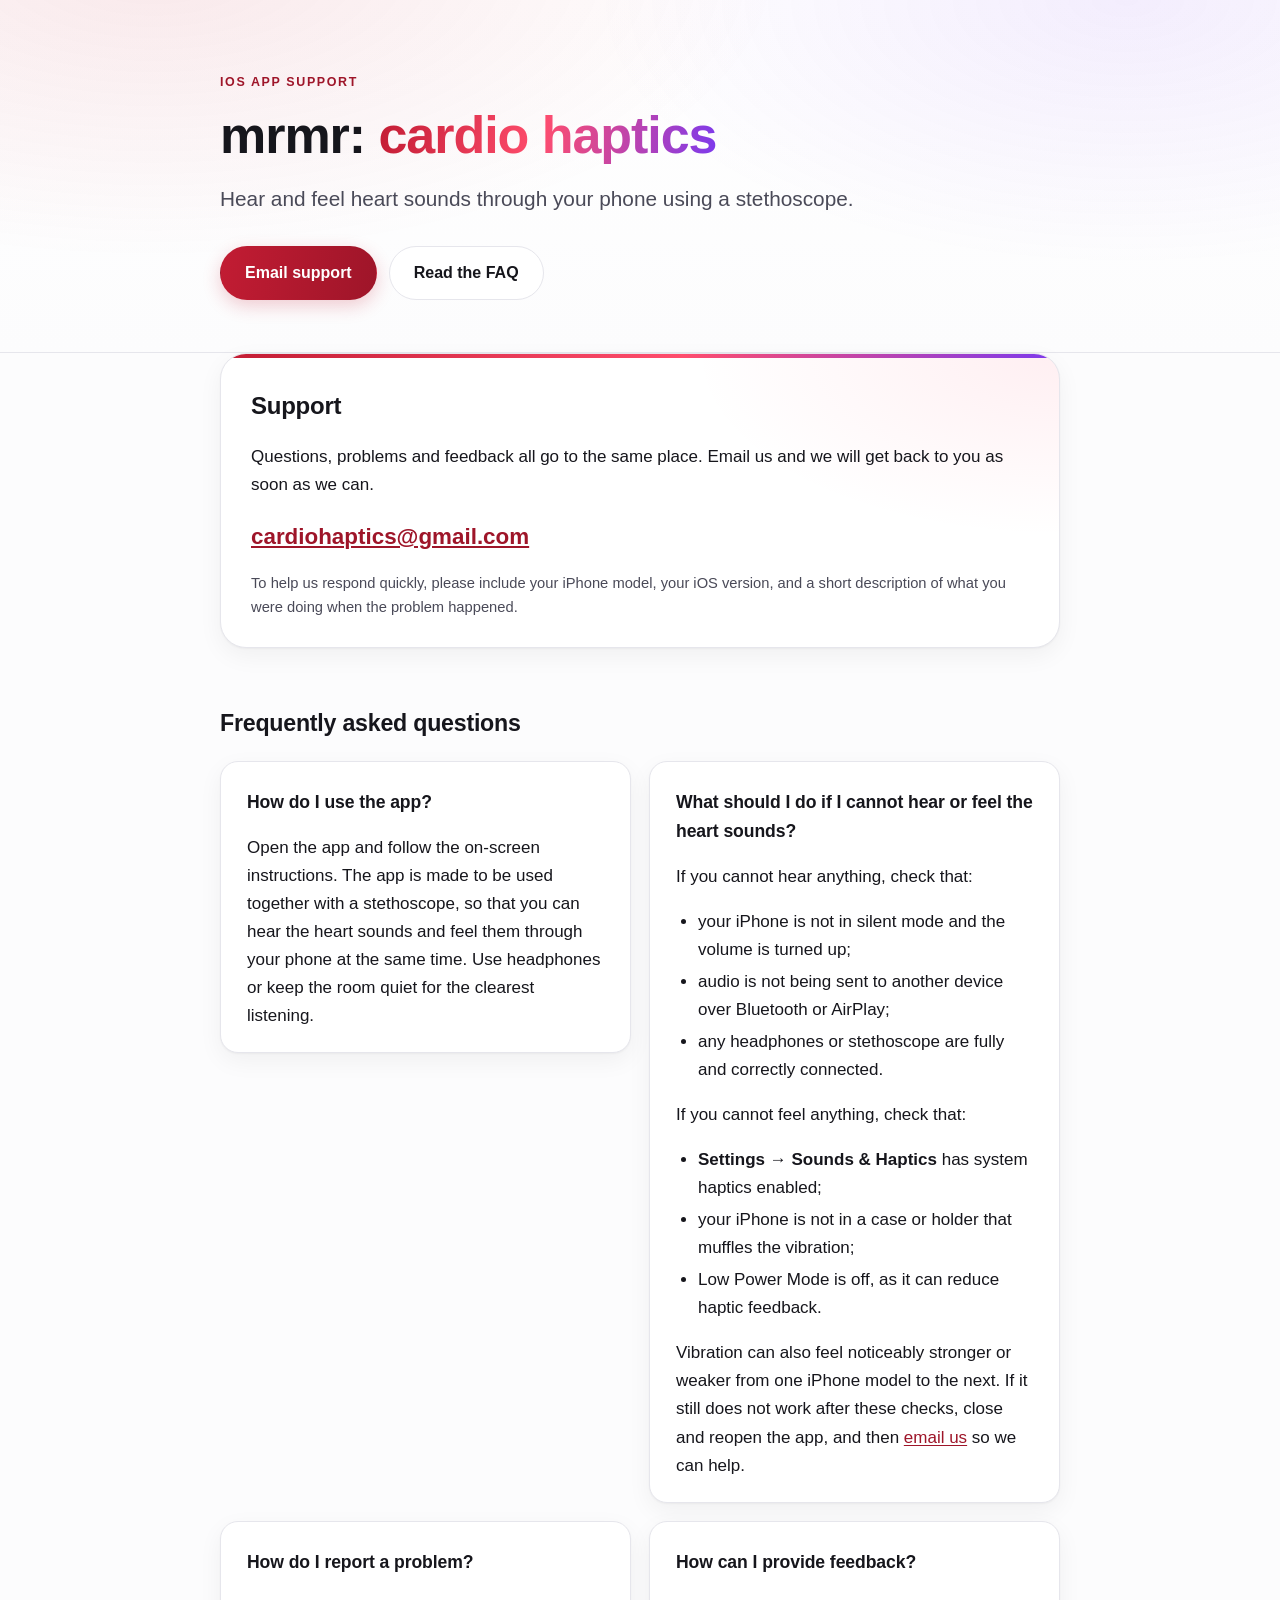
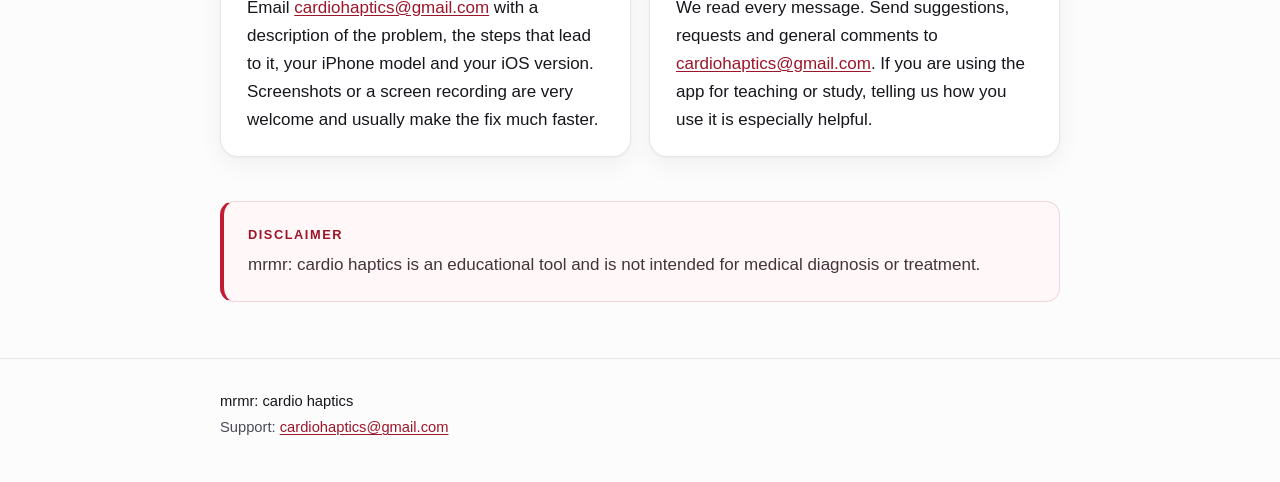
==== index.html @ 1268e123 "Add GitHub Pages support site for mrmr: cardio haptics Static support page used as the App Store Con" ====
<!doctype html>
<html lang="en">
<head>
<meta charset="utf-8" />
<meta name="viewport" content="width=device-width, initial-scale=1" />
<title>mrmr: cardio haptics — Support</title>
<meta name="description" content="Support and contact information for mrmr: cardio haptics, an educational iOS app that lets you hear and feel heart sounds through your phone using a stethoscope." />
<meta name="color-scheme" content="light" />
<meta name="theme-color" content="#C21C33" />

<meta property="og:type" content="website" />
<meta property="og:title" content="mrmr: cardio haptics — Support" />
<meta property="og:description" content="Hear and feel heart sounds through your phone using a stethoscope. Support, FAQ and contact information." />
<meta property="og:site_name" content="mrmr: cardio haptics" />
<meta name="twitter:card" content="summary" />
<meta name="twitter:title" content="mrmr: cardio haptics — Support" />
<meta name="twitter:description" content="Hear and feel heart sounds through your phone using a stethoscope. Support, FAQ and contact information." />

<link rel="icon" href="favicon.svg" type="image/svg+xml" />
<link rel="apple-touch-icon" href="favicon.svg" />
<link rel="stylesheet" href="styles.css" />
</head>
<body>

<a class="skip-link" href="#support">Skip to support</a>

<header class="hero">
  <div class="wrap">
    <p class="eyebrow">iOS app support</p>
    <h1>mrmr: <span class="grad">cardio haptics</span></h1>
    <p class="lede">Hear and feel heart sounds through your phone using a stethoscope.</p>
    <p class="hero-actions">
      <a class="btn btn-primary" href="mailto:cardiohaptics@gmail.com">Email support</a>
      <a class="btn btn-ghost" href="#faq">Read the FAQ</a>
    </p>
  </div>
</header>

<main class="wrap">

  <section id="support" class="card card-support" aria-labelledby="support-title">
    <h2 id="support-title">Support</h2>
    <p>
      Questions, problems and feedback all go to the same place. Email us and we will
      get back to you as soon as we can.
    </p>
    <p class="contact">
      <a class="mail" href="mailto:cardiohaptics@gmail.com">cardiohaptics@gmail.com</a>
    </p>
    <p class="muted small">
      To help us respond quickly, please include your iPhone model, your iOS version,
      and a short description of what you were doing when the problem happened.
    </p>
  </section>

  <section id="faq" aria-labelledby="faq-title">
    <h2 id="faq-title" class="section-title">Frequently asked questions</h2>

    <div class="faq-grid">
      <article class="card">
        <h3>How do I use the app?</h3>
        <p>
          Open the app and follow the on-screen instructions. The app is made to be used
          together with a stethoscope, so that you can hear the heart sounds and feel them
          through your phone at the same time. Use headphones or keep the room quiet for
          the clearest listening.
        </p>
      </article>

      <article class="card">
        <h3>What should I do if I cannot hear or feel the heart sounds?</h3>
        <p>If you cannot hear anything, check that:</p>
        <ul>
          <li>your iPhone is not in silent mode and the volume is turned up;</li>
          <li>audio is not being sent to another device over Bluetooth or AirPlay;</li>
          <li>any headphones or stethoscope are fully and correctly connected.</li>
        </ul>
        <p>If you cannot feel anything, check that:</p>
        <ul>
          <li><strong>Settings → Sounds &amp; Haptics</strong> has system haptics enabled;</li>
          <li>your iPhone is not in a case or holder that muffles the vibration;</li>
          <li>Low Power Mode is off, as it can reduce haptic feedback.</li>
        </ul>
        <p>
          Vibration can also feel noticeably stronger or weaker from one iPhone model to the
          next. If it still does not work after these checks, close and reopen the app, and
          then <a href="mailto:cardiohaptics@gmail.com">email us</a> so we can help.
        </p>
      </article>

      <article class="card">
        <h3>How do I report a problem?</h3>
        <p>
          Email <a href="mailto:cardiohaptics@gmail.com">cardiohaptics@gmail.com</a> with a
          description of the problem, the steps that lead to it, your iPhone model and your
          iOS version. Screenshots or a screen recording are very welcome and usually make
          the fix much faster.
        </p>
      </article>

      <article class="card">
        <h3>How can I provide feedback?</h3>
        <p>
          We read every message. Send suggestions, requests and general comments to
          <a href="mailto:cardiohaptics@gmail.com">cardiohaptics@gmail.com</a>. If you are
          using the app for teaching or study, telling us how you use it is especially
          helpful.
        </p>
      </article>
    </div>
  </section>

  <aside class="disclaimer" role="note">
    <h2>Disclaimer</h2>
    <p>
      mrmr: cardio haptics is an educational tool and is not intended for medical diagnosis
      or treatment.
    </p>
  </aside>

</main>

<footer class="footer">
  <div class="wrap">
    <p class="small">mrmr: cardio haptics</p>
    <p class="small muted">
      Support: <a href="mailto:cardiohaptics@gmail.com">cardiohaptics@gmail.com</a>
    </p>
  </div>
</footer>

</body>
</html>
---- styles.css ----
/* mrmr: cardio haptics — support site */

:root {
  --crimson: #C21C33;
  --crimson-deep: #9E1529;
  --rose: #FF4D6D;
  --violet: #7C3AED;

  --bg: #FCFCFD;
  --surface: #FFFFFF;
  --ink: #16161C;
  --ink-soft: #4A4A58;
  --line: #E6E6EC;

  --radius: 18px;
  --radius-lg: 26px;
  --shadow: 0 1px 2px rgba(22, 22, 28, .04), 0 8px 24px rgba(22, 22, 28, .05);
  --maxw: 880px;
}

* { box-sizing: border-box; }

html { -webkit-text-size-adjust: 100%; }

body {
  margin: 0;
  background: var(--bg);
  color: var(--ink);
  font-family: -apple-system, BlinkMacSystemFont, "Segoe UI", Inter, Roboto,
               "Helvetica Neue", Arial, sans-serif;
  font-size: 17px;
  line-height: 1.65;
  -webkit-font-smoothing: antialiased;
}

.wrap {
  max-width: var(--maxw);
  margin: 0 auto;
  padding: 0 20px;
}

/* ---------- links ---------- */

a { color: var(--crimson-deep); text-decoration: underline; text-underline-offset: 2px; }
a:hover { color: var(--crimson); }
a:focus-visible,
.btn:focus-visible {
  outline: 3px solid var(--violet);
  outline-offset: 3px;
  border-radius: 6px;
}

.skip-link {
  position: absolute;
  left: -9999px;
  top: 0;
  background: var(--surface);
  padding: 10px 16px;
  border-radius: 0 0 12px 0;
  z-index: 10;
}
.skip-link:focus { left: 0; }

/* ---------- hero ---------- */

.hero {
  position: relative;
  padding: 72px 0 52px;
  border-bottom: 1px solid var(--line);
  background:
    radial-gradient(900px 420px at 12% -10%, rgba(194, 28, 51, .10), transparent 70%),
    radial-gradient(760px 380px at 88% 0%, rgba(124, 58, 237, .09), transparent 70%),
    linear-gradient(180deg, #FFFFFF 0%, var(--bg) 100%);
}

.eyebrow {
  margin: 0 0 14px;
  font-size: .78rem;
  font-weight: 600;
  letter-spacing: .13em;
  text-transform: uppercase;
  color: var(--crimson-deep);
}

h1 {
  margin: 0;
  font-size: clamp(2.1rem, 6vw, 3.25rem);
  line-height: 1.1;
  letter-spacing: -.02em;
  font-weight: 700;
}

.grad {
  background: linear-gradient(100deg, var(--crimson) 0%, var(--rose) 48%, var(--violet) 100%);
  -webkit-background-clip: text;
  background-clip: text;
  color: transparent;
}

.lede {
  margin: 18px 0 0;
  max-width: 34em;
  font-size: clamp(1.05rem, 2.4vw, 1.3rem);
  color: var(--ink-soft);
}

.hero-actions {
  display: flex;
  flex-wrap: wrap;
  gap: 12px;
  margin: 30px 0 0;
}

.btn {
  display: inline-block;
  padding: 13px 24px;
  border-radius: 999px;
  font-weight: 600;
  font-size: 1rem;
  text-decoration: none;
  border: 1px solid transparent;
}

.btn-primary {
  color: #fff;
  background: linear-gradient(100deg, var(--crimson) 0%, var(--crimson-deep) 100%);
  box-shadow: 0 6px 18px rgba(194, 28, 51, .22);
}
.btn-primary:hover { color: #fff; background: var(--crimson-deep); }

.btn-ghost {
  color: var(--ink);
  background: var(--surface);
  border-color: var(--line);
}
.btn-ghost:hover { color: var(--ink); border-color: #D2D2DC; }

/* ---------- sections ---------- */

main { padding: 44px 0 8px; }

h2 { letter-spacing: -.01em; }

.section-title {
  margin: 56px 0 18px;
  font-size: 1.45rem;
}

.card {
  background: var(--surface);
  border: 1px solid var(--line);
  border-radius: var(--radius);
  padding: 26px 26px 22px;
  box-shadow: var(--shadow);
}

.card h2 { margin: 0 0 10px; font-size: 1.5rem; }
.card h3 { margin: 0 0 10px; font-size: 1.1rem; letter-spacing: -.005em; }
.card p:last-child, .card ul:last-child { margin-bottom: 0; }

.card-support {
  border-radius: var(--radius-lg);
  padding: 32px 30px 28px;
  position: relative;
  overflow: hidden;
  background:
    radial-gradient(520px 260px at 100% 0%, rgba(255, 77, 109, .09), transparent 70%),
    var(--surface);
}
.card-support::before {
  content: "";
  position: absolute;
  inset: 0 0 auto 0;
  height: 4px;
  background: linear-gradient(90deg, var(--crimson), var(--rose) 55%, var(--violet));
}

.contact { margin: 20px 0 14px; }

.mail {
  display: inline-block;
  font-size: clamp(1.1rem, 3.4vw, 1.4rem);
  font-weight: 650;
  word-break: break-word;
}

.faq-grid { display: grid; gap: 18px; }

.card ul { margin: 10px 0 14px; padding-left: 22px; }
.card li { margin: 4px 0; }

.muted { color: var(--ink-soft); }
.small { font-size: .92rem; }

/* ---------- disclaimer ---------- */

.disclaimer {
  margin: 44px 0 8px;
  padding: 22px 24px;
  border: 1px solid #F0D7DC;
  border-left: 4px solid var(--crimson);
  border-radius: 14px;
  background: #FFF7F8;
}
.disclaimer h2 {
  margin: 0 0 6px;
  font-size: .8rem;
  font-weight: 700;
  letter-spacing: .12em;
  text-transform: uppercase;
  color: var(--crimson-deep);
}
.disclaimer p { margin: 0; color: #43343A; }

/* ---------- footer ---------- */

.footer {
  margin-top: 56px;
  padding: 28px 0 40px;
  border-top: 1px solid var(--line);
}
.footer p { margin: 2px 0; }

@media (min-width: 720px) {
  .faq-grid { grid-template-columns: 1fr 1fr; align-items: start; }
}
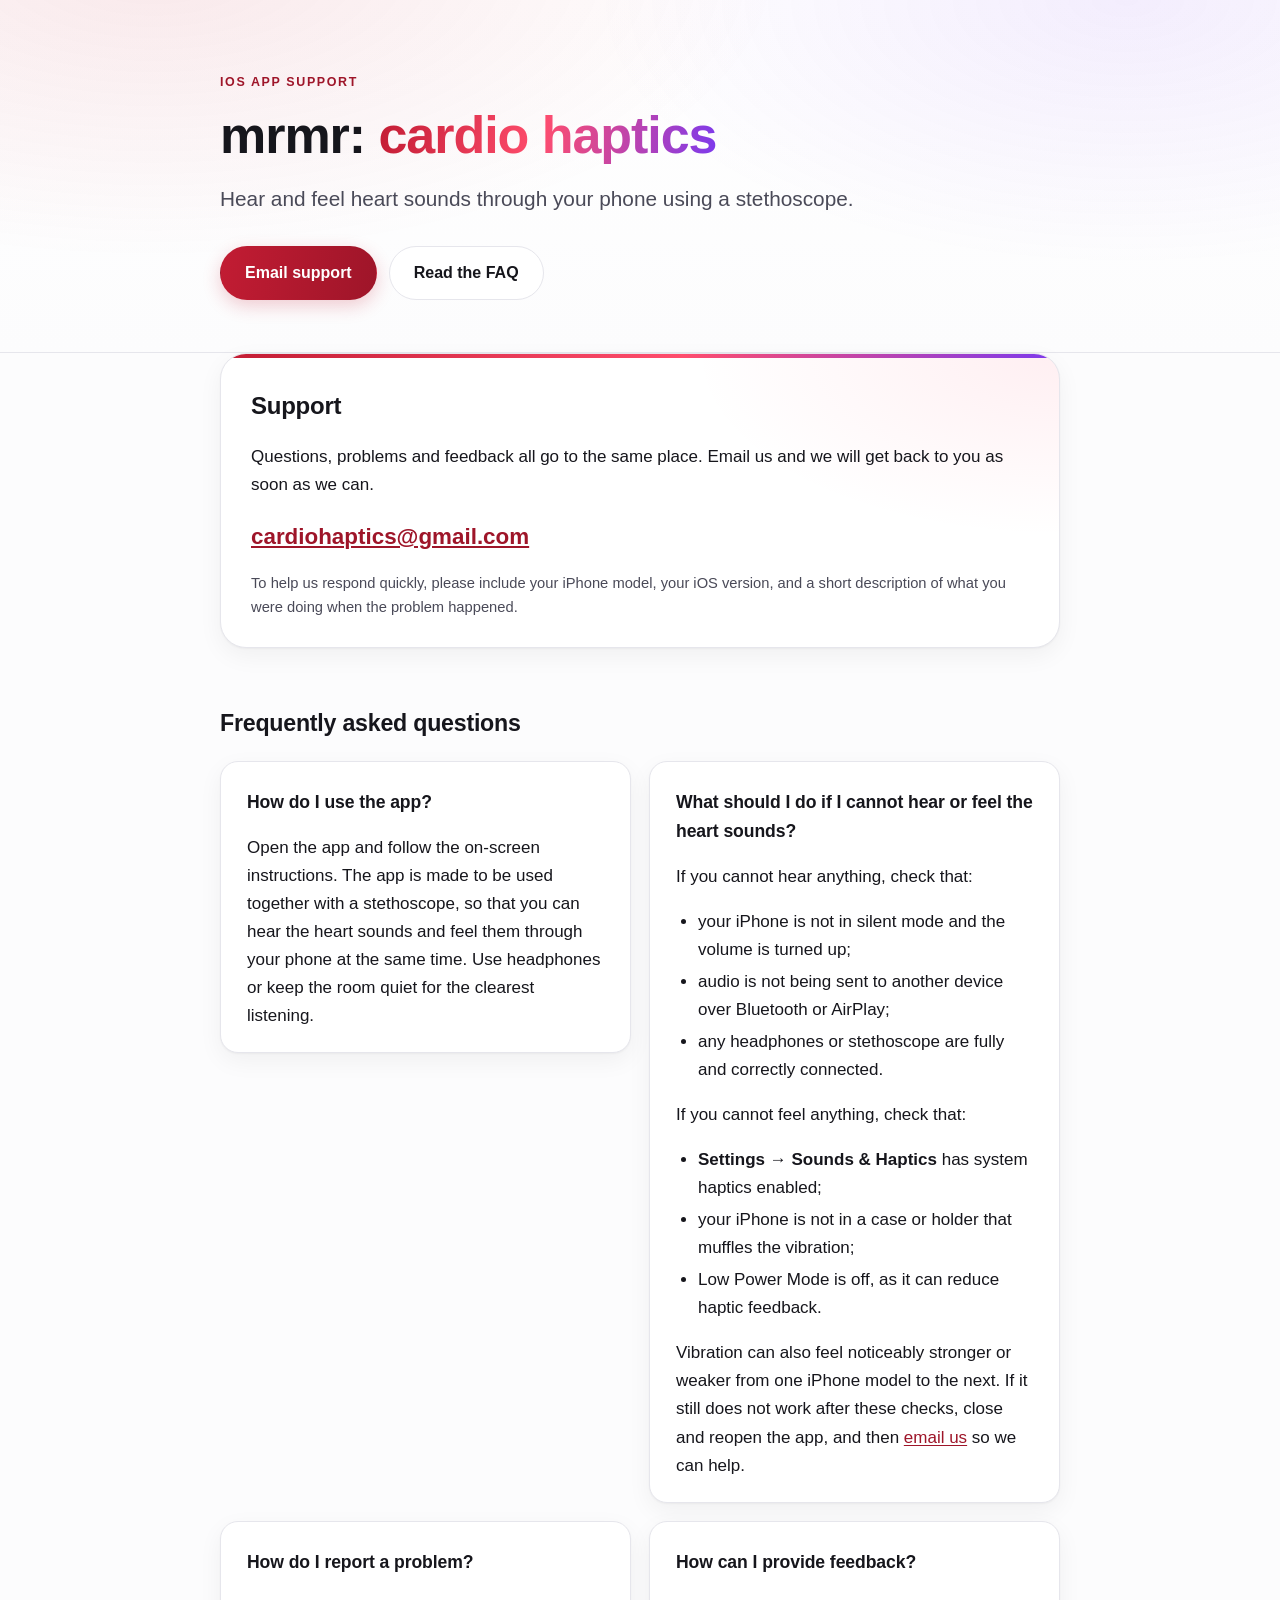
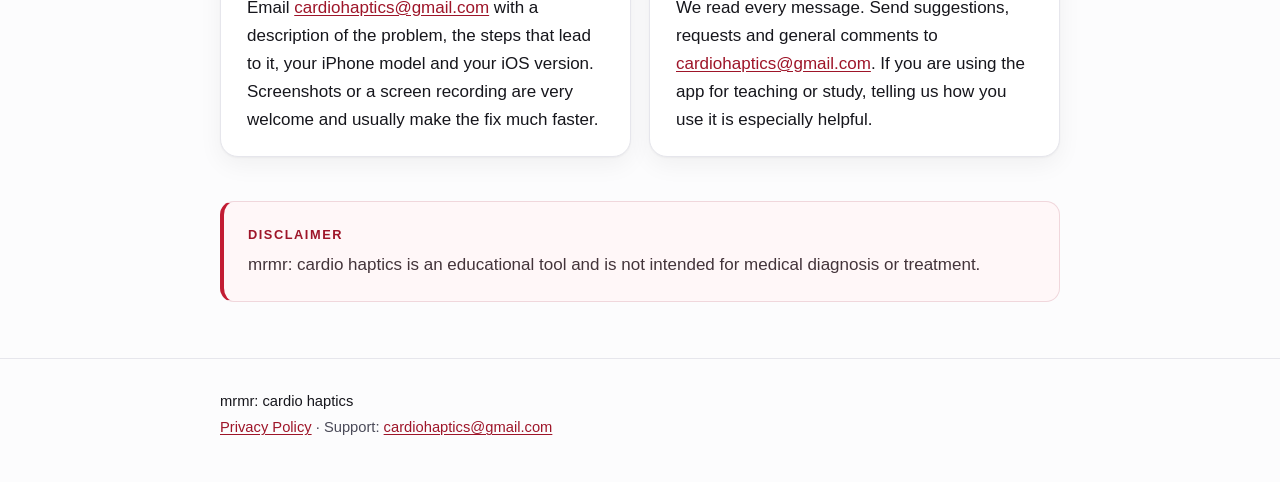
==== commit 248c959a: "Add privacy policy page Describes the app as actually built: no networking code, no third-party pack" ====
--- a/index.html
+++ b/index.html
@@ -124,6 +124,7 @@
   <div class="wrap">
     <p class="small">mrmr: cardio haptics</p>
     <p class="small muted">
+      <a href="privacy.html">Privacy Policy</a> &middot;
       Support: <a href="mailto:cardiohaptics@gmail.com">cardiohaptics@gmail.com</a>
     </p>
   </div>
--- a/styles.css
+++ b/styles.css
@@ -224,3 +224,49 @@
 @media (min-width: 720px) {
   .faq-grid { grid-template-columns: 1fr 1fr; align-items: start; }
 }
+
+/* ---------- secondary page (privacy) ---------- */
+
+.hero-sub { padding: 48px 0 40px; }
+.hero-sub .lede { margin-top: 14px; }
+
+.back { color: var(--crimson-deep); text-decoration: none; }
+.back:hover { text-decoration: underline; }
+.back::before { content: "\2190"; margin-right: 7px; }
+
+.updated { margin: 18px 0 0; }
+
+.tick { list-style: none; margin: 14px 0 0; padding: 0; }
+.tick li { position: relative; padding-left: 28px; margin: 9px 0; }
+.tick li::before {
+  content: "";
+  position: absolute;
+  left: 2px;
+  top: .62em;
+  width: 9px;
+  height: 9px;
+  border-radius: 50%;
+  background: linear-gradient(135deg, var(--crimson), var(--violet));
+}
+
+.prose {
+  background: var(--surface);
+  border: 1px solid var(--line);
+  border-radius: var(--radius);
+  padding: 8px 30px 26px;
+  box-shadow: var(--shadow);
+}
+.prose h3 {
+  margin: 30px 0 8px;
+  font-size: 1.08rem;
+  letter-spacing: -.005em;
+}
+.prose h3:first-child { margin-top: 26px; }
+.prose p { margin: 0 0 12px; }
+.prose ul { margin: 0 0 14px; padding-left: 22px; }
+.prose li { margin: 5px 0; }
+.prose > :last-child { margin-bottom: 0; }
+
+@media (max-width: 520px) {
+  .prose { padding: 6px 20px 20px; }
+}
